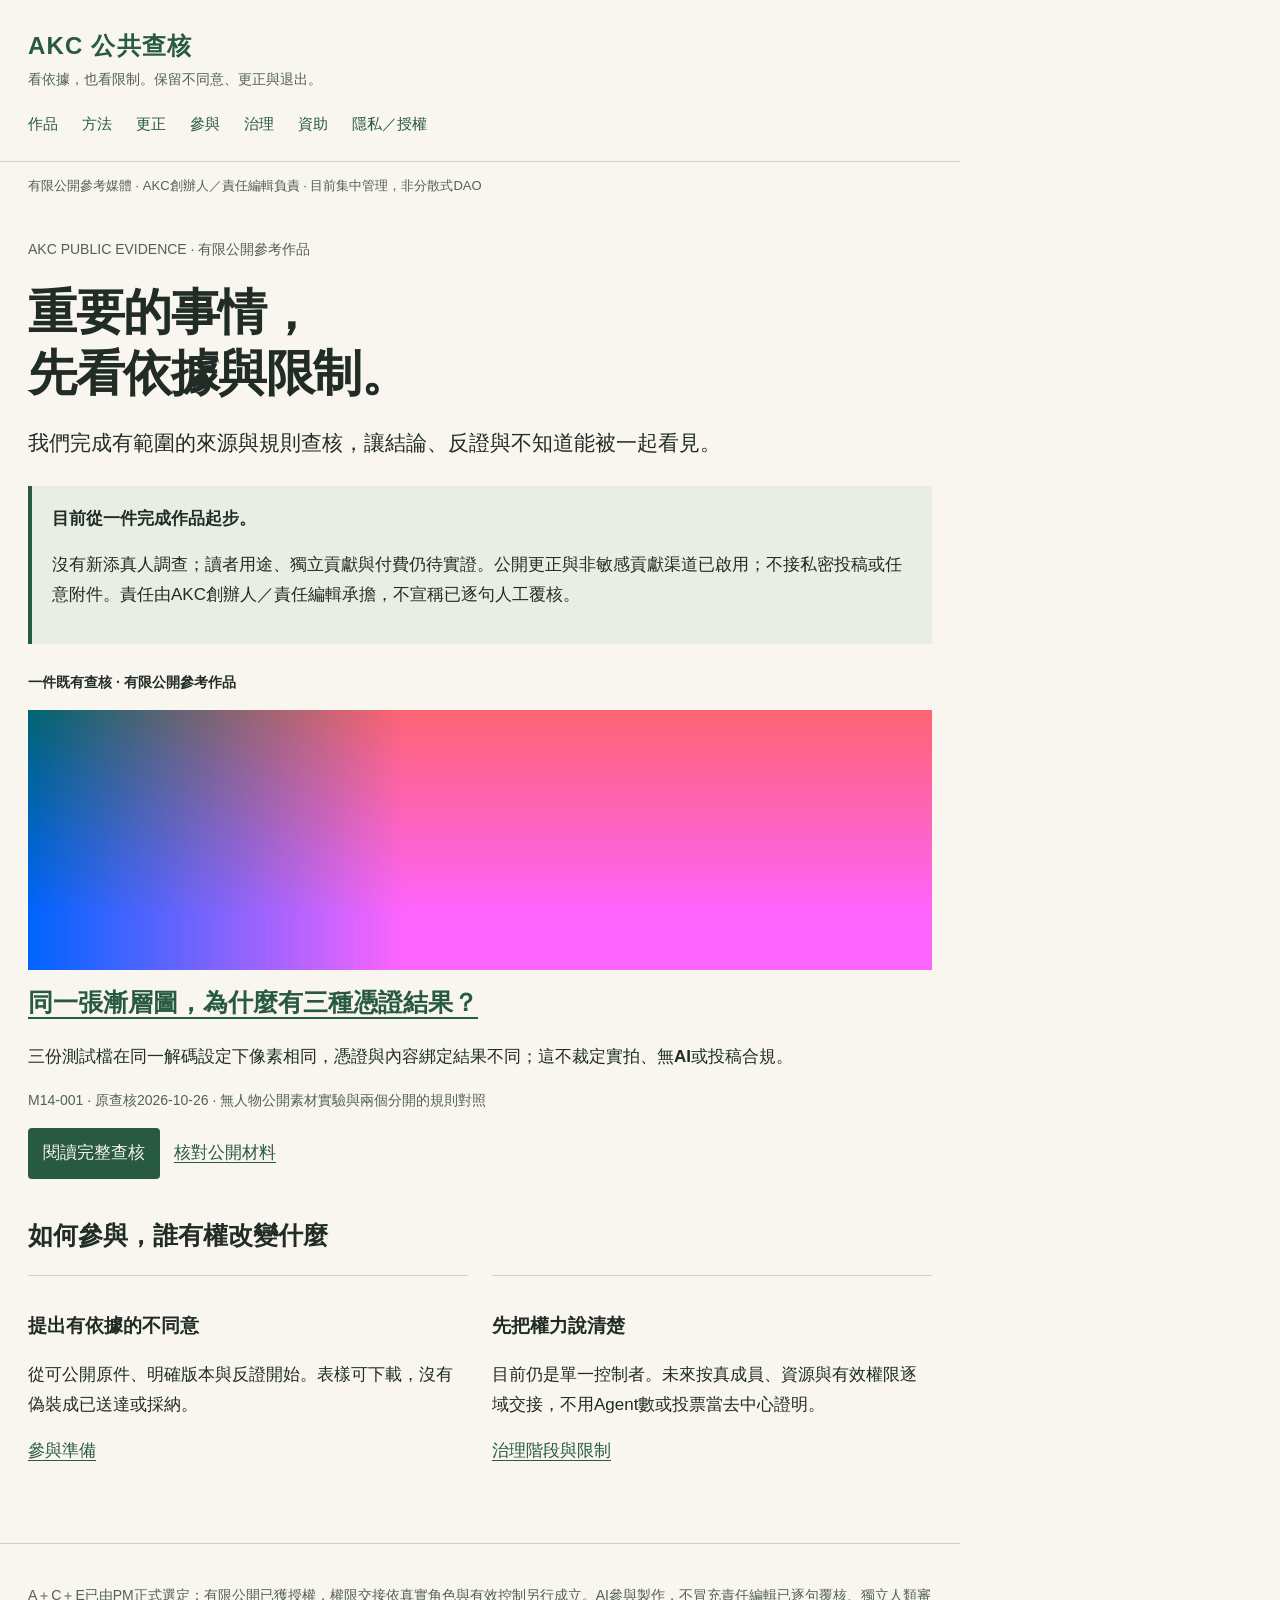
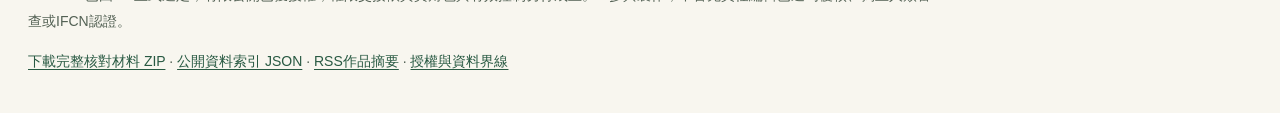
==== docs/index.html @ a2321834 "Prepare authorized G16 limited public media release; AI assisted, not human line-by-line review" ====
<!doctype html><html lang="zh-Hant"><head><meta charset="utf-8"><meta name="viewport" content="width=device-width,initial-scale=1"><meta name="color-scheme" content="light dark"><meta name="description" content="AKC公共參考媒體：看依據、限制與差異，保留不同意、更正與退出。"><title>作品｜AKC公共查核</title><link rel="stylesheet" href="style.css"><link rel="canonical" href="https://u0u0io4rg4o0b-lab.github.io/akc-public-reference-media/index.html"><link rel="alternate" type="application/rss+xml" title="AKC公共查核作品摘要" href="https://u0u0io4rg4o0b-lab.github.io/akc-public-reference-media/feed.xml"></head><body><header class="masthead"><a class="brand" href="index.html">AKC 公共查核</a><div class="strap">看依據，也看限制。保留不同意、更正與退出。</div><nav aria-label="主選單"><a href="index.html" aria-current="page">作品</a><a href="method.html">方法</a><a href="corrections.html">更正</a><a href="participate.html">參與</a><a href="governance.html">治理</a><a href="funding.html">資助</a><a href="privacy.html">隱私／授權</a></nav></header><div class="candidate">有限公開參考媒體 · AKC創辦人／責任編輯負責 · 目前集中管理，非分散式DAO</div><main><p class="small">AKC PUBLIC EVIDENCE · 有限公開參考作品</p><h1>重要的事情，<br>先看依據與限制。</h1><p class="lead">我們完成有範圍的來源與規則查核，讓結論、反證與不知道能被一起看見。</p><div class="notice"><strong>目前從一件完成作品起步。</strong><p>沒有新添真人調查；讀者用途、獨立貢獻與付費仍待實證。公開更正與非敏感貢獻渠道已啟用；不接私密投稿或任意附件。責任由AKC創辦人／責任編輯承擔，不宣稱已逐句人工覆核。</p></div><article class="feature"><p class="status">一件既有查核 · 有限公開參考作品</p><a href="article.html"><img src="evidence/m14/original.jpg" alt="官方公開漸層測試素材，不是新聞照片"></a><h2><a href="article.html">同一張漸層圖，為什麼有三種憑證結果？</a></h2><p class="article-current-summary">三份測試檔在同一解碼設定下像素相同，憑證與內容綁定結果不同；這不裁定實拍、無AI或投稿合規。</p><p class="small">M14-001 · 原查核2026-10-26 · 無人物公開素材實驗與兩個分開的規則對照</p><div class="actions"><a class="button" href="article.html">閱讀完整查核</a><a href="evidence/m14/run-summary.json">核對公開材料</a></div></article><h2>如何參與，誰有權改變什麼</h2><div class="grid"><section><h3>提出有依據的不同意</h3><p>從可公開原件、明確版本與反證開始。表樣可下載，沒有偽裝成已送達或採納。</p><a href="participate.html">參與準備</a></section><section><h3>先把權力說清楚</h3><p>目前仍是單一控制者。未來按真成員、資源與有效權限逐域交接，不用Agent數或投票當去中心證明。</p><a href="governance.html">治理階段與限制</a></section></div></main><footer class="site-footer"><p>A＋C＋E已由PM正式選定；有限公開已獲授權，權限交接依真實角色與有效控制另行成立。AI參與製作，不冒充責任編輯已逐句覆核、獨立人類審查或IFCN認證。</p><p><a href="https://u0u0io4rg4o0b-lab.github.io/akc-public-reference-media/downloads/AKC-media-M14-001-G16-release-1.zip" download>下載完整核對材料 ZIP</a> · <a href="export.json">公開資料索引 JSON</a> · <a href="feed.xml">RSS作品摘要</a> · <a href="privacy.html">授權與資料界線</a></p></footer></body></html>
---- docs/style.css ----
:root{color-scheme:light dark;--bg:#f8f6ef;--ink:#202c25;--muted:#536154;--line:#c9d1c6;--panel:#e9eee4;--accent:#285942}*{box-sizing:border-box}body{margin:0;background:var(--bg);color:var(--ink);font:17px/1.8 -apple-system,BlinkMacSystemFont,"Noto Sans TC",sans-serif;overflow-wrap:anywhere}a{color:var(--accent);text-underline-offset:.22em}main,.masthead,.site-footer,.candidate{max-width:960px;margin:0;padding:24px 28px}.masthead{border-bottom:1px solid var(--line)}.brand{font-size:24px;font-weight:650;letter-spacing:.05em;text-decoration:none}.strap,.small,figcaption{font-size:14px;color:var(--muted)}nav{display:flex;flex-wrap:wrap;gap:8px 24px;margin-top:18px}nav a{font-size:15px;text-decoration:none}.candidate{font-size:13px;color:var(--muted);padding-top:12px;padding-bottom:0}h1{font-size:clamp(30px,4.6vw,49px);line-height:1.25;letter-spacing:-.03em;margin:20px 0}h2{font-size:25px;line-height:1.5;margin-top:38px}h3{font-size:19px;line-height:1.5}.lead{font-size:21px;max-width:800px}p{margin:15px 0}.notice{background:var(--panel);padding:18px 20px;border-left:4px solid var(--accent);margin:24px 0}.feature{margin-top:26px}.feature img,figure img{display:block;width:100%;height:260px;object-fit:cover}figure{margin:24px 0}figcaption{margin-top:10px}.feature h2{margin-top:14px}.grid{display:grid;grid-template-columns:1fr 1fr;gap:24px}.grid section,.stage,.policy{padding:17px 0;border-top:1px solid var(--line)}table{border-collapse:collapse;width:100%;font-size:15px}td,th{text-align:left;vertical-align:top;padding:12px 8px;border-bottom:1px solid var(--line);overflow-wrap:anywhere}th{width:27%}details{padding:14px 0;border-block-end:1px solid var(--line)}summary{font-weight:600;cursor:pointer}code{font-size:.88em;overflow-wrap:anywhere}pre{white-space:pre-wrap;background:var(--panel);padding:16px}.button,button{display:inline-block;font:inherit;background:var(--accent);color:var(--bg);border:0;border-radius:4px;padding:10px 15px;text-decoration:none;min-height:44px}button{cursor:pointer}button:focus-visible,a:focus-visible,summary:focus-visible{outline:3px solid var(--ink);outline-offset:4px}.site-footer{margin-top:36px;border-top:1px solid var(--line);font-size:14px;color:var(--muted)}li{margin:8px 0}.status{font-size:14px;font-weight:650}.article-current-summary{font-weight:550}.actions{display:flex;gap:14px;flex-wrap:wrap;align-items:center}@media(max-width:600px){main,.masthead,.candidate,.site-footer{padding-left:18px;padding-right:18px}.grid{grid-template-columns:1fr;gap:0}.lead{font-size:19px}nav{gap:9px 19px}td,th{font-size:14px;padding:9px 4px}.feature img,figure img{height:200px}}@media(prefers-color-scheme:dark){:root{--bg:#18211c;--ink:#e9eee5;--muted:#bbc8b8;--line:#4d5d4f;--panel:#28372c;--accent:#a9d3ae}}@media print{.candidate,nav,button{display:none}body{font-size:12pt}main{max-width:none}h2{break-after:avoid}a{color:inherit}}
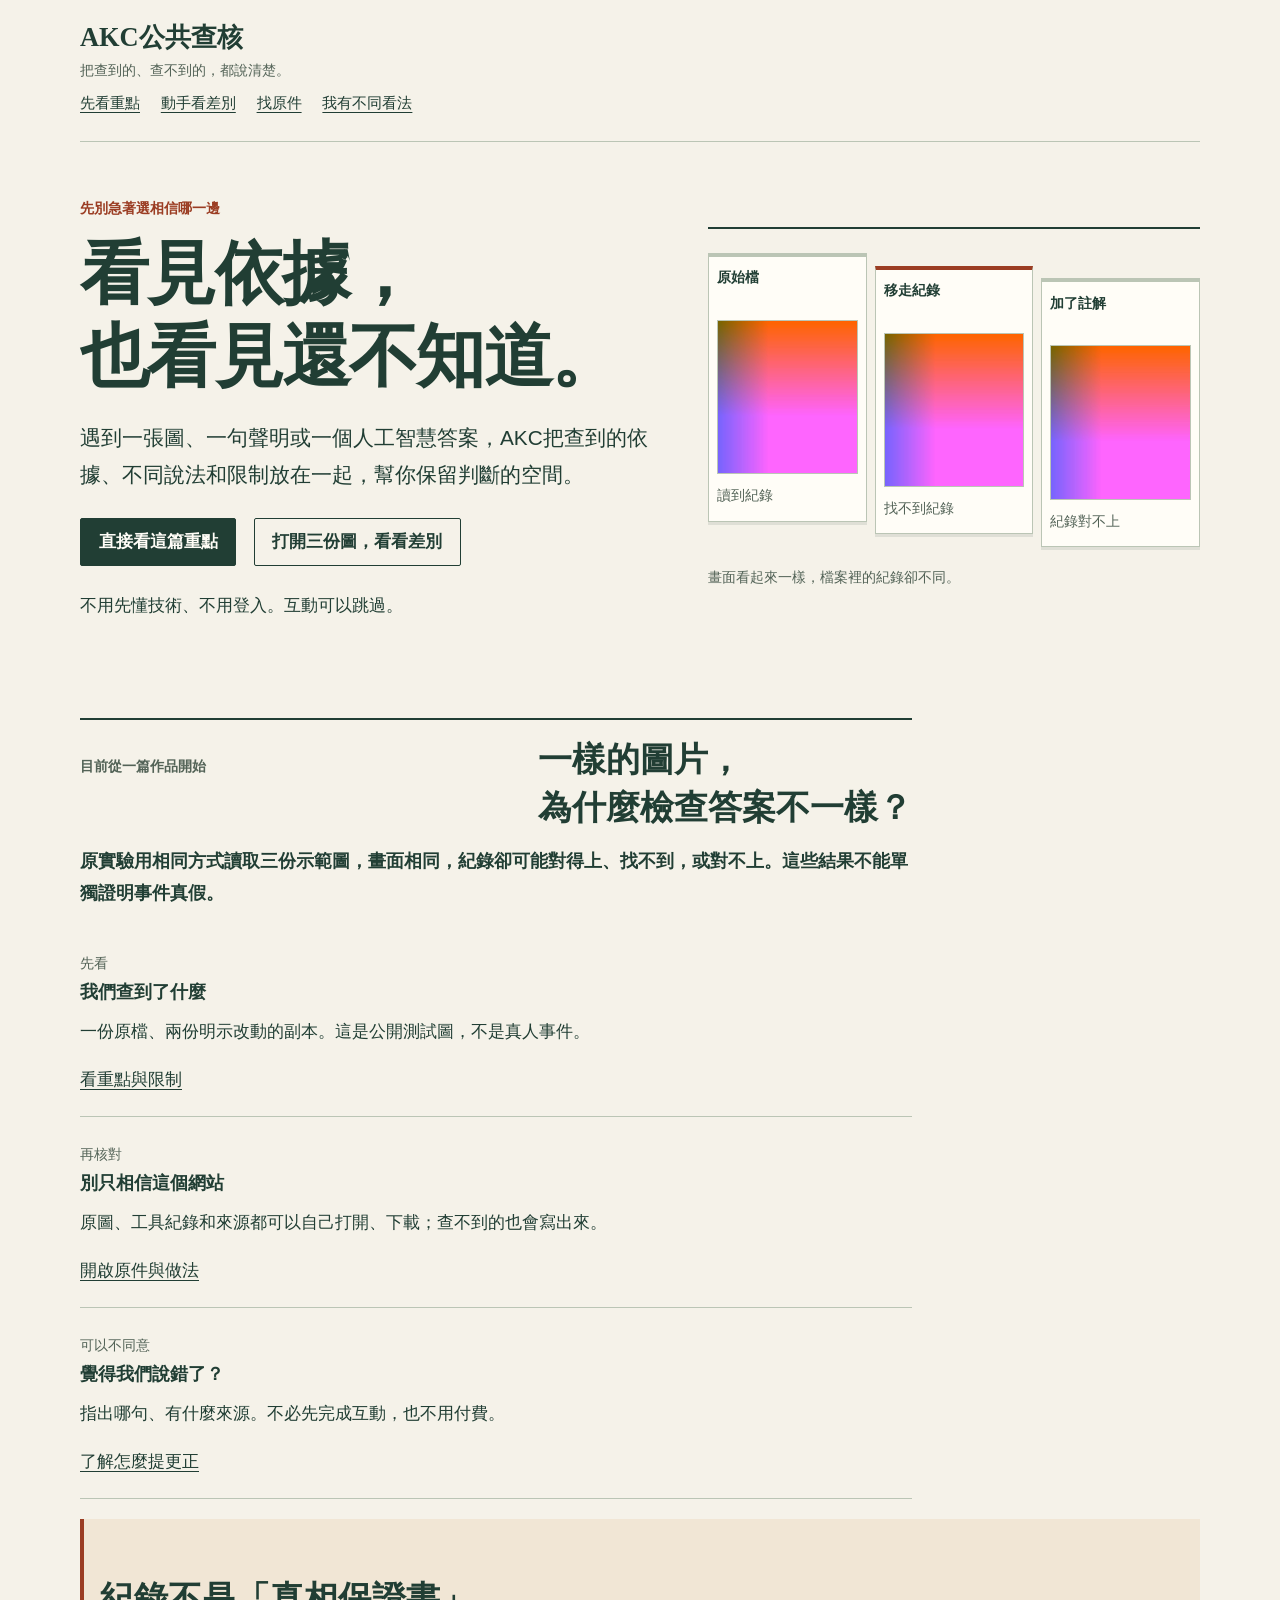
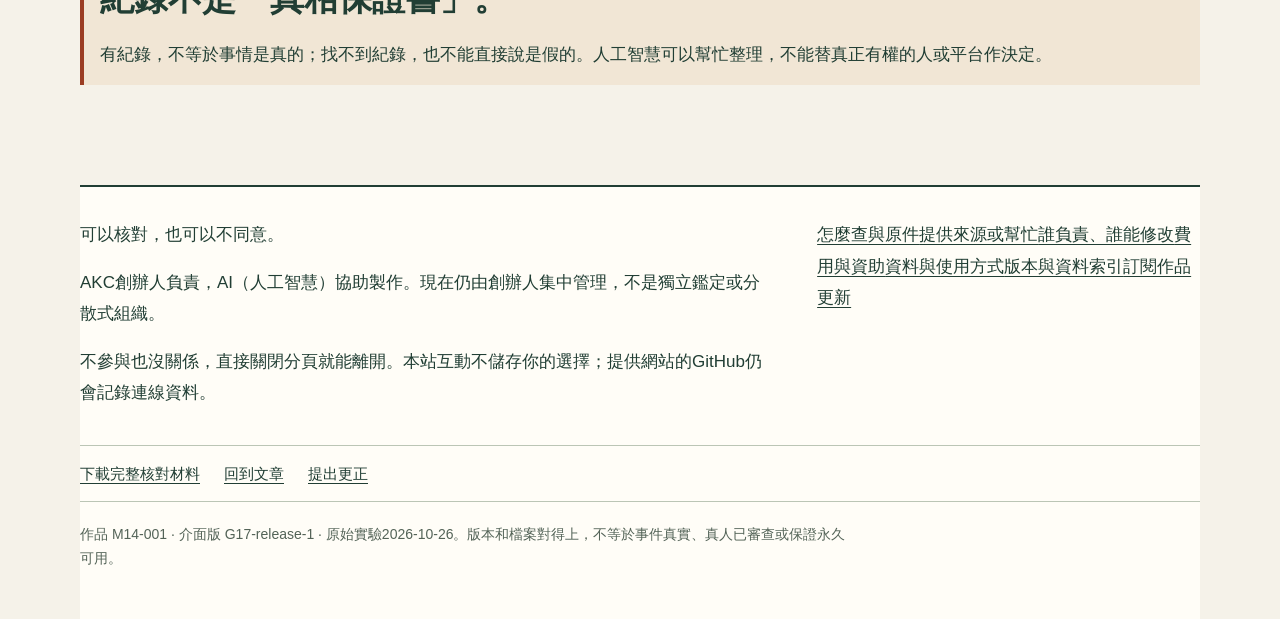
==== commit 8bb7c113: "Gate17: simplify public reading and add optional evidence exploration" ====
--- a/docs/index.html
+++ b/docs/index.html
@@ -1 +1 @@
-<!doctype html><html lang="zh-Hant"><head><meta charset="utf-8"><meta name="viewport" content="width=device-width,initial-scale=1"><meta name="color-scheme" content="light dark"><meta name="description" content="AKC公共參考媒體：看依據、限制與差異，保留不同意、更正與退出。"><title>作品｜AKC公共查核</title><link rel="stylesheet" href="style.css"><link rel="canonical" href="https://u0u0io4rg4o0b-lab.github.io/akc-public-reference-media/index.html"><link rel="alternate" type="application/rss+xml" title="AKC公共查核作品摘要" href="https://u0u0io4rg4o0b-lab.github.io/akc-public-reference-media/feed.xml"></head><body><header class="masthead"><a class="brand" href="index.html">AKC 公共查核</a><div class="strap">看依據，也看限制。保留不同意、更正與退出。</div><nav aria-label="主選單"><a href="index.html" aria-current="page">作品</a><a href="method.html">方法</a><a href="corrections.html">更正</a><a href="participate.html">參與</a><a href="governance.html">治理</a><a href="funding.html">資助</a><a href="privacy.html">隱私／授權</a></nav></header><div class="candidate">有限公開參考媒體 · AKC創辦人／責任編輯負責 · 目前集中管理，非分散式DAO</div><main><p class="small">AKC PUBLIC EVIDENCE · 有限公開參考作品</p><h1>重要的事情，<br>先看依據與限制。</h1><p class="lead">我們完成有範圍的來源與規則查核，讓結論、反證與不知道能被一起看見。</p><div class="notice"><strong>目前從一件完成作品起步。</strong><p>沒有新添真人調查；讀者用途、獨立貢獻與付費仍待實證。公開更正與非敏感貢獻渠道已啟用；不接私密投稿或任意附件。責任由AKC創辦人／責任編輯承擔，不宣稱已逐句人工覆核。</p></div><article class="feature"><p class="status">一件既有查核 · 有限公開參考作品</p><a href="article.html"><img src="evidence/m14/original.jpg" alt="官方公開漸層測試素材，不是新聞照片"></a><h2><a href="article.html">同一張漸層圖，為什麼有三種憑證結果？</a></h2><p class="article-current-summary">三份測試檔在同一解碼設定下像素相同，憑證與內容綁定結果不同；這不裁定實拍、無AI或投稿合規。</p><p class="small">M14-001 · 原查核2026-10-26 · 無人物公開素材實驗與兩個分開的規則對照</p><div class="actions"><a class="button" href="article.html">閱讀完整查核</a><a href="evidence/m14/run-summary.json">核對公開材料</a></div></article><h2>如何參與，誰有權改變什麼</h2><div class="grid"><section><h3>提出有依據的不同意</h3><p>從可公開原件、明確版本與反證開始。表樣可下載，沒有偽裝成已送達或採納。</p><a href="participate.html">參與準備</a></section><section><h3>先把權力說清楚</h3><p>目前仍是單一控制者。未來按真成員、資源與有效權限逐域交接，不用Agent數或投票當去中心證明。</p><a href="governance.html">治理階段與限制</a></section></div></main><footer class="site-footer"><p>A＋C＋E已由PM正式選定；有限公開已獲授權，權限交接依真實角色與有效控制另行成立。AI參與製作，不冒充責任編輯已逐句覆核、獨立人類審查或IFCN認證。</p><p><a href="https://u0u0io4rg4o0b-lab.github.io/akc-public-reference-media/downloads/AKC-media-M14-001-G16-release-1.zip" download>下載完整核對材料 ZIP</a> · <a href="export.json">公開資料索引 JSON</a> · <a href="feed.xml">RSS作品摘要</a> · <a href="privacy.html">授權與資料界線</a></p></footer></body></html>+<!doctype html><html lang="zh-Hant"><head><meta charset="utf-8"><meta name="viewport" content="width=device-width,initial-scale=1"><meta name="color-scheme" content="light dark"><title>看見依據，也看見還不知道｜AKC 公共查核</title><meta name="description" content="把查到的、查不到的說清楚。直接看重點，或打開三份圖片看看紀錄的差別。"><link rel="stylesheet" href="style.css"><link rel="canonical" href="https://u0u0io4rg4o0b-lab.github.io/akc-public-reference-media/index.html"><link rel="alternate" type="application/rss+xml" title="訂閱AKC作品更新" href="https://u0u0io4rg4o0b-lab.github.io/akc-public-reference-media/feed.xml"></head><body><a class="skip-link" href="#main">跳到主要內容</a><header class="masthead wrap"><a class="brand" href="index.html" aria-label="AKC公共查核首頁">AKC<span>公共查核</span></a><p class="tagline">把查到的、查不到的，都說清楚。</p><nav class="main-nav" aria-label="主要入口"><a href="article.html">先看重點</a><a href="explore.html">動手看差別</a><a href="method.html#originals">找原件</a><a href="corrections.html">我有不同看法</a></nav></header><main id="main" class="wrap" tabindex="-1"><section class="hero"><div class="hero-copy"><p class="eyebrow">先別急著選相信哪一邊</p><h1>看見依據，<br>也看見還不知道。</h1><p class="lead">遇到一張圖、一句聲明或一個人工智慧答案，AKC把查到的依據、不同說法和限制放在一起，幫你保留判斷的空間。</p><div class="actions"><a class="button" href="article.html#quick-take">直接看這篇重點</a><a class="button secondary" href="explore.html">打開三份圖，看看差別</a></div><p class="utility">不用先懂技術、不用登入。互動可以跳過。</p></div><div class="hero-visual" aria-label="本篇使用的三份公開測試材料"><div class="paper-stack"><div class="paper"><span class="paper-tab">原始檔</span><img class="paper-img" src="evidence/m14/original.jpg" alt="同一公開漸層測試圖的原始檔"><p class="paper-caption">讀到紀錄</p></div><div class="paper"><span class="paper-tab">移走紀錄</span><img class="paper-img" src="evidence/m14/stripped-app11.jpg" alt="同一公開漸層測試圖的移走紀錄"><p class="paper-caption">找不到紀錄</p></div><div class="paper"><span class="paper-tab">加了註解</span><img class="paper-img" src="evidence/m14/comment-inserted.jpg" alt="同一公開漸層測試圖的加了註解"><p class="paper-caption">紀錄對不上</p></div></div><p class="annotation">畫面看起來一樣，檔案裡的紀錄卻不同。</p></div></section><section class="reading-steps"><div class="section-heading"><p class="eyebrow">目前從一篇作品開始</p><h2>一樣的圖片，<br>為什麼檢查答案不一樣？</h2></div><p class="article-current-summary">原實驗用相同方式讀取三份示範圖，畫面相同，紀錄卻可能對得上、找不到，或對不上。這些結果不能單獨證明事件真假。</p><div class="three-read"><section><span class="meta">先看</span><h3>我們查到了什麼</h3><p>一份原檔、兩份明示改動的副本。這是公開測試圖，不是真人事件。</p><a href="article.html">看重點與限制</a></section><section><span class="meta">再核對</span><h3>別只相信這個網站</h3><p>原圖、工具紀錄和來源都可以自己打開、下載；查不到的也會寫出來。</p><a href="method.html#originals">開啟原件與做法</a></section><section><span class="meta">可以不同意</span><h3>覺得我們說錯了？</h3><p>指出哪句、有什麼來源。不必先完成互動，也不用付費。</p><a href="corrections.html">了解怎麼提更正</a></section></div></section><aside class="important"><h2>紀錄不是「真相保證書」。</h2><p>有紀錄，不等於事情是真的；找不到紀錄，也不能直接說是假的。人工智慧可以幫忙整理，不能替真正有權的人或平台作決定。</p></aside></main><footer class="site-footer wrap"><div class="foot-grid"><div><p class="footer-heading">可以核對，也可以不同意。</p><p>AKC創辦人負責，AI（人工智慧）協助製作。現在仍由創辦人集中管理，不是獨立鑑定或分散式組織。</p><p>不參與也沒關係，直接關閉分頁就能離開。本站互動不儲存你的選擇；提供網站的GitHub仍會記錄連線資料。</p></div><nav aria-label="其他資料"><a href="method.html">怎麼查與原件</a><a href="participate.html">提供來源或幫忙</a><a href="governance.html">誰負責、誰能修改</a><a href="funding.html">費用與資助</a><a href="privacy.html">資料與使用方式</a><a href="export.json">版本與資料索引</a><a href="feed.xml">訂閱作品更新</a></nav></div><div class="source-strip"><a href="https://u0u0io4rg4o0b-lab.github.io/akc-public-reference-media/downloads/AKC-media-M14-001-G17-release-1.zip" download>下載完整核對材料</a><a href="article.html">回到文章</a><a href="corrections.html">提出更正</a></div><p class="meta" id="edition">作品 M14-001 · 介面版 G17-release-1 · 原始實驗2026-10-26。版本和檔案對得上，不等於事件真實、真人已審查或保證永久可用。</p></footer></body></html>
--- a/docs/style.css
+++ b/docs/style.css
@@ -1 +1,184 @@
- :root{color-scheme:light dark;--bg:#f8f6ef;--ink:#202c25;--muted:#536154;--line:#c9d1c6;--panel:#e9eee4;--accent:#285942}*{box-sizing:border-box}body{margin:0;background:var(--bg);color:var(--ink);font:17px/1.8 -apple-system,BlinkMacSystemFont,"Noto Sans TC",sans-serif;overflow-wrap:anywhere}a{color:var(--accent);text-underline-offset:.22em}main,.masthead,.site-footer,.candidate{max-width:960px;margin:0;padding:24px 28px}.masthead{border-bottom:1px solid var(--line)}.brand{font-size:24px;font-weight:650;letter-spacing:.05em;text-decoration:none}.strap,.small,figcaption{font-size:14px;color:var(--muted)}nav{display:flex;flex-wrap:wrap;gap:8px 24px;margin-top:18px}nav a{font-size:15px;text-decoration:none}.candidate{font-size:13px;color:var(--muted);padding-top:12px;padding-bottom:0}h1{font-size:clamp(30px,4.6vw,49px);line-height:1.25;letter-spacing:-.03em;margin:20px 0}h2{font-size:25px;line-height:1.5;margin-top:38px}h3{font-size:19px;line-height:1.5}.lead{font-size:21px;max-width:800px}p{margin:15px 0}.notice{background:var(--panel);padding:18px 20px;border-left:4px solid var(--accent);margin:24px 0}.feature{margin-top:26px}.feature img,figure img{display:block;width:100%;height:260px;object-fit:cover}figure{margin:24px 0}figcaption{margin-top:10px}.feature h2{margin-top:14px}.grid{display:grid;grid-template-columns:1fr 1fr;gap:24px}.grid section,.stage,.policy{padding:17px 0;border-top:1px solid var(--line)}table{border-collapse:collapse;width:100%;font-size:15px}td,th{text-align:left;vertical-align:top;padding:12px 8px;border-bottom:1px solid var(--line);overflow-wrap:anywhere}th{width:27%}details{padding:14px 0;border-block-end:1px solid var(--line)}summary{font-weight:600;cursor:pointer}code{font-size:.88em;overflow-wrap:anywhere}pre{white-space:pre-wrap;background:var(--panel);padding:16px}.button,button{display:inline-block;font:inherit;background:var(--accent);color:var(--bg);border:0;border-radius:4px;padding:10px 15px;text-decoration:none;min-height:44px}button{cursor:pointer}button:focus-visible,a:focus-visible,summary:focus-visible{outline:3px solid var(--ink);outline-offset:4px}.site-footer{margin-top:36px;border-top:1px solid var(--line);font-size:14px;color:var(--muted)}li{margin:8px 0}.status{font-size:14px;font-weight:650}.article-current-summary{font-weight:550}.actions{display:flex;gap:14px;flex-wrap:wrap;align-items:center}@media(max-width:600px){main,.masthead,.candidate,.site-footer{padding-left:18px;padding-right:18px}.grid{grid-template-columns:1fr;gap:0}.lead{font-size:19px}nav{gap:9px 19px}td,th{font-size:14px;padding:9px 4px}.feature img,figure img{height:200px}}@media(prefers-color-scheme:dark){:root{--bg:#18211c;--ink:#e9eee5;--muted:#bbc8b8;--line:#4d5d4f;--panel:#28372c;--accent:#a9d3ae}}@media print{.candidate,nav,button{display:none}body{font-size:12pt}main{max-width:none}h2{break-after:avoid}a{color:inherit}}
+/* Original Gate17 stylesheet. System fonts; no remote assets or animation dependency. */
+:root {
+  color-scheme: light dark;
+  --desk: #f5f2e9;
+  --paper: #fffdf7;
+  --wash: #e8ece1;
+  --ink: #213e34;
+  --muted: #536357;
+  --line: #bbc5b5;
+  --accent: #9b3d23;
+  --warm: #f1e6d5;
+  --focus: #9b3d23;
+  --headline: "Iowan Old Style", "Noto Serif TC", "Songti TC", "PMingLiU", serif;
+  --body: -apple-system, BlinkMacSystemFont, "PingFang TC", "Microsoft JhengHei", sans-serif;
+}
+* { box-sizing: border-box; }
+html { scroll-behavior: auto; }
+body { margin: 0; background: var(--desk); color: var(--ink); font: 1rem/1.85 var(--body); overflow-wrap: break-word; }
+[hidden] { display: none !important; }
+img { max-inline-size: 100%; block-size: auto; }
+button, input, select, textarea { font: inherit; }
+button, summary, a { -webkit-tap-highlight-color: transparent; }
+a { color: var(--ink); text-decoration-thickness: 1px; text-underline-offset: .24em; overflow-wrap: anywhere; }
+a:hover { color: var(--accent); text-decoration-thickness: 2px; }
+button { cursor: pointer; }
+:where(a, button, input, select, textarea, summary):focus-visible { outline: 3px solid var(--focus); outline-offset: 4px; }
+button:disabled { cursor: default; opacity: .65; }
+p { margin: 0 0 1rem; }
+ul, ol { padding-inline-start: 1.4rem; }
+li + li { margin-block-start: .5rem; }
+h1, h2, h3 { color: var(--ink); text-wrap: pretty; }
+h1 { margin: .4rem 0 1.3rem; font: 650 clamp(2.15rem, 5.4vw, 4.3rem)/1.2 var(--headline); letter-spacing: -.025em; }
+h2 { margin: 2.6rem 0 1rem; font: 650 clamp(1.55rem, 2.7vw, 2.1rem)/1.45 var(--headline); }
+h3 { margin: 1.5rem 0 .65rem; font-size: 1.15rem; line-height: 1.5; }
+strong { font-weight: 700; }
+figure { margin: 1.6rem 0; }
+figcaption, .meta, .paper-caption { color: var(--muted); font-size: .875rem; line-height: 1.7; }
+code, pre { font-family: ui-monospace, "SFMono-Regular", Consolas, monospace; font-size: .86em; overflow-wrap: anywhere; }
+pre { max-inline-size: 100%; margin: 1.2rem 0; padding: 1rem; background: var(--wash); white-space: pre-wrap; }
+hr { border: 0; border-block-start: 1px solid var(--line); margin-block: 2rem; }
+.wrap { inline-size: min(100% - 3rem, 70rem); margin-inline: auto; }
+main.wrap { padding-block: 2.2rem 1rem; }
+.masthead { border-block-end: 1px solid var(--line); padding-block: 1.2rem; }
+.masthead .wrap { display: flex; align-items: baseline; flex-wrap: wrap; gap: .45rem 1.8rem; }
+.brand { color: var(--ink); font: 700 1.65rem/1.4 var(--headline); text-decoration: none; }
+.tagline { margin: 0; color: var(--muted); font-size: .9rem; }
+.main-nav { display: flex; flex-wrap: wrap; align-items: center; gap: .45rem 1.3rem; margin-inline-start: auto; }
+.main-nav ul { display: flex; flex-wrap: wrap; gap: .45rem 1.3rem; list-style: none; padding: 0; margin: 0; }
+.main-nav li { margin: 0; }
+.main-nav a { display: inline-block; padding-block: .35rem; font-size: .94rem; }
+.main-nav a[aria-current="page"] { text-decoration-thickness: 2px; font-weight: 700; }
+.skip-link { position: fixed; z-index: 100; inset-block-start: .7rem; inset-inline-start: .7rem; max-inline-size: calc(100vw - 1.4rem); padding: .65rem 1rem; background: var(--paper); color: var(--ink); transform: translateY(-200%); }
+.skip-link:focus { transform: none; }
+.hero { display: grid; grid-template-columns: minmax(0, 1.08fr) minmax(0, .92fr); align-items: center; gap: clamp(1.8rem, 4vw, 4rem); padding-block: 1.1rem 3.2rem; }
+.hero-copy { min-inline-size: 0; max-inline-size: 39rem; }
+.hero-visual { min-inline-size: 0; margin: 0; padding-block-start: 1rem; border-block-start: 2px solid var(--ink); }
+.eyebrow { margin-block-end: .7rem; color: var(--accent); font-size: .9rem; font-weight: 650; }
+.lead { max-inline-size: 44rem; font-size: clamp(1.1rem, 1.7vw, 1.3rem); line-height: 1.8; }
+.actions { display: flex; flex-wrap: wrap; align-items: center; gap: .75rem 1.1rem; margin-block: 1.5rem; }
+.button { display: inline-flex; align-items: center; justify-content: center; min-block-size: 44px; padding: .65rem 1.1rem; border: 1px solid var(--ink); border-radius: 2px; background: var(--ink); color: var(--paper); font-weight: 650; line-height: 1.5; text-align: center; text-decoration: none; }
+.button:hover { background: var(--accent); border-color: var(--accent); color: var(--paper); }
+.button.secondary { background: transparent; color: var(--ink); }
+.button.secondary:hover { background: var(--wash); border-color: var(--ink); }
+.paper-stack { display: grid; grid-template-columns: repeat(3, minmax(0, 1fr)); align-items: start; gap: .5rem; padding-block: .5rem 1.1rem; }
+.paper { min-inline-size: 0; padding: .6rem .5rem .8rem; background: var(--paper); border: 1px solid var(--line); border-block-start: 4px solid var(--line); box-shadow: 0 3px 0 color-mix(in srgb, var(--ink) 10%, transparent); }
+.paper:nth-child(2) { margin-block-start: .8rem; border-block-start-color: var(--accent); }
+.paper:nth-child(3) { margin-block-start: 1.6rem; }
+.paper-tab { display: block; min-block-size: 3.2em; margin-block-end: .55rem; font-size: .875rem; font-weight: 650; line-height: 1.6; }
+.paper-img { display: block; inline-size: 100%; aspect-ratio: 1 / 1.1; object-fit: cover; border: 1px solid var(--line); }
+.paper-caption { margin: .6rem 0 0; }
+.annotation { color: var(--muted); font-size: .9rem; line-height: 1.75; }
+.section-heading { display: flex; align-items: baseline; flex-wrap: wrap; justify-content: space-between; gap: .5rem 2rem; border-block-start: 2px solid var(--ink); margin-block-start: 1.8rem; padding-block-start: 1rem; }
+.section-heading h2 { margin: 0 0 .75rem; }
+.section-heading p { max-inline-size: 36rem; color: var(--muted); }
+.three-read > * { padding-block: 1.3rem; border-block-end: 1px solid var(--line); }
+.three-read h3 { margin-block-start: 0; }
+.reading-steps { max-inline-size: 52rem; }
+.reading-steps li { padding-inline-start: .25rem; }
+.reading-steps li::marker { color: var(--accent); font-weight: 700; }
+.quick-take { margin-block: 1.8rem; padding: 1.4rem clamp(1rem, 2.8vw, 2rem); border-block: 1px solid var(--line); background: var(--paper); }
+.quick-take h2:first-child, .quick-take h3:first-child { margin-block-start: 0; }
+.important { border-inline-start: 4px solid var(--accent); padding: .9rem 1rem; margin-block: 1.25rem; background: var(--warm); }
+.important p:last-child, .quick-take p:last-child { margin-block-end: 0; }
+.source-strip { display: flex; flex-wrap: wrap; gap: .45rem 1.5rem; margin-block: 1.3rem; padding-block: .85rem; border-block: 1px solid var(--line); font-size: .94rem; }
+.article-current-summary { font-size: 1.1rem; font-weight: 600; }
+.technical { padding-block: 1.1rem; border-block-start: 1px solid var(--line); margin-block: 1rem; }
+details > summary { cursor: pointer; font-weight: 650; padding-block: .4rem; }
+details[open] > summary { margin-block-end: .8rem; }
+.editor-note { padding-block: 1rem; border-block-start: 2px solid var(--ink); font-size: .94rem; }
+.guide-intro { max-inline-size: 48rem; margin-block-end: 1.8rem; }
+.sample-picker { display: grid; grid-template-columns: repeat(3, minmax(0, 1fr)); gap: .55rem; margin-block: 1.3rem 1.6rem; }
+.sample-card { display: block; min-inline-size: 0; min-block-size: 44px; padding: .85rem .7rem; border: 1px solid var(--line); border-block-end: 4px solid var(--line); border-radius: 0; background: var(--paper); color: var(--ink); font-size: .96rem; line-height: 1.6; text-align: start; text-decoration: none; }
+.sample-card strong { display: block; }
+.sample-card:hover { border-color: var(--accent); color: var(--ink); }
+.sample-card.is-active, .sample-card[aria-pressed="true"], .sample-card[aria-current="true"] { border-color: var(--accent); border-block-end-width: 4px; background: var(--warm); font-weight: 650; }
+.sample-panels { max-inline-size: 56rem; }
+.sample-panel { padding-block: 1rem 1.5rem; border-block-start: 1px solid var(--line); scroll-margin-block-start: 1.2rem; }
+.sample-panel h2:first-child, .sample-panel h3:first-child { margin-block-start: 0; }
+.sample-panel > img { display: block; inline-size: min(100%, 34rem); max-block-size: 21rem; object-fit: contain; }
+.finding, .cannot { padding: 1rem 1.2rem; margin-block: 1rem; border-inline-start: 4px solid var(--ink); background: var(--wash); }
+.cannot { border-color: var(--accent); background: var(--warm); }
+.finding p:last-child, .cannot p:last-child { margin-block-end: 0; }
+.guide-question { margin-block: 1.7rem; padding-block-start: 1rem; border-block-start: 2px solid var(--ink); }
+.question-list { display: grid; gap: .7rem; padding: 0; list-style: none; }
+.question-list li { margin: 0; }
+.question-button { inline-size: 100%; min-block-size: 44px; padding: .85rem 1rem; border: 1px solid var(--line); border-inline-start: 4px solid var(--line); border-radius: 0; background: var(--paper); color: var(--ink); line-height: 1.75; text-align: start; }
+.question-button:hover { border-color: var(--accent); }
+.question-button[aria-pressed="true"] { border-inline-start-color: var(--accent); font-weight: 650; }
+.question-feedback { margin-block: 1rem; padding: 1rem 1.2rem; border-inline-start: 4px solid var(--accent); background: var(--warm); }
+.question-feedback:empty { padding: 0; margin: 0; border: 0; }
+.return-links { display: flex; flex-wrap: wrap; gap: .7rem 1.3rem; padding-block: 1.2rem; margin-block-start: 1.5rem; border-block-start: 1px solid var(--line); }
+.all-toggle { display: inline-flex; align-items: center; min-block-size: 44px; padding: .5rem .2rem; background: transparent; color: var(--ink); border: 0; text-decoration: underline; text-underline-offset: .24em; }
+.link-grid { display: grid; grid-template-columns: repeat(2, minmax(0, 1fr)); column-gap: 2rem; }
+.link-grid > * { min-inline-size: 0; padding-block: 1.1rem; border-block-end: 1px solid var(--line); }
+.utility { max-inline-size: 54rem; }
+.stage { margin-block: 1.2rem; padding-block-start: .9rem; border-block-start: 1px solid var(--line); }
+.stage h3 { margin-block-start: 0; }
+.meta { overflow-wrap: anywhere; }
+.file-list { padding-inline-start: 1.3rem; overflow-wrap: anywhere; }
+table, .plain-table table { inline-size: 100%; border-collapse: collapse; table-layout: fixed; font-size: .94rem; line-height: 1.7; }
+caption { text-align: start; margin-block-end: .7rem; font-weight: 650; }
+th, td { vertical-align: top; text-align: start; padding: .85rem .65rem; border-block-end: 1px solid var(--line); overflow-wrap: anywhere; }
+th { font-weight: 700; }
+thead th { border-block-start: 2px solid var(--ink); }
+.plain-table { margin-block: 1.4rem; max-inline-size: 100%; }
+.sr-only { position: absolute; inline-size: 1px; block-size: 1px; padding: 0; margin: -1px; overflow: hidden; clip-path: inset(50%); white-space: nowrap; border: 0; }
+.site-footer { margin-block-start: 4rem; padding-block: 2rem; border-block-start: 2px solid var(--ink); background: var(--paper); }
+.foot-grid { display: grid; grid-template-columns: minmax(0, 1.8fr) minmax(0, 1fr); gap: 1rem 3rem; }
+.site-footer h2, .site-footer h3 { margin-block-start: 0; font-size: 1.1rem; }
+.site-footer p { max-inline-size: 48rem; }
+.legal-status { margin-block-start: 1.2rem; color: var(--muted); font-size: .875rem; line-height: 1.75; }
+.maintenance-note { margin-block: 1.5rem; padding: 1rem 1.2rem; border: 1px dashed var(--line); background: var(--wash); }
+.error-page { max-inline-size: 43rem; padding-block: 2rem 4rem; }
+@media (max-width: 760px) {
+  .hero { grid-template-columns: minmax(0, 1fr); gap: 1.8rem; padding-block-end: 2rem; }
+  .hero-visual { max-inline-size: 34rem; }
+  .main-nav { margin-inline-start: 0; flex-basis: 100%; }
+  .link-grid, .foot-grid { grid-template-columns: minmax(0, 1fr); }
+  .site-footer { margin-block-start: 2.7rem; }
+}
+@media (max-width: 420px) {
+  .wrap { inline-size: calc(100% - 2.25rem); }
+  main.wrap { padding-block-start: 1.4rem; }
+  .brand { font-size: 1.45rem; }
+  .main-nav, .main-nav ul { column-gap: 1rem; }
+  .hero { padding-block-start: .5rem; }
+  .lead { font-size: 1.1rem; }
+  .sample-picker { gap: .35rem; }
+  .sample-card { padding: .7rem .4rem; font-size: .875rem; }
+  .paper { padding-inline: .4rem; }
+  .paper-tab, .paper-caption { font-size: .8125rem; }
+  th, td { padding: .7rem .35rem; font-size: .875rem; }
+  .finding, .cannot, .question-feedback { padding: .85rem 1rem; }
+}
+@media (prefers-color-scheme: dark) {
+  :root { --desk: #17251f; --paper: #20352b; --wash: #2a4034; --ink: #e6edde; --muted: #b9c8b5; --line: #617260; --accent: #f1aa7b; --warm: #3b3427; --focus: #ffc28c; }
+  .button:hover { background: var(--accent); color: var(--desk); }
+  .button.secondary { color: var(--ink); }
+  .button.secondary:hover { background: var(--wash); color: var(--ink); }
+}
+@media (prefers-reduced-motion: reduce) {
+  *, *::before, *::after { scroll-behavior: auto !important; animation: none !important; transition: none !important; }
+}
+@media print {
+  :root { color-scheme: light; --desk: #fff; --paper: #fff; --wash: #f2f2ee; --ink: #111; --muted: #333; --line: #777; --accent: #333; --warm: #f2f2ee; }
+  body { font-size: 11pt; }
+  .wrap { inline-size: 100%; }
+  .main-nav, .skip-link { display: none; }
+  .hero { display: block; }
+  h1 { font-size: 27pt; }
+  h2, h3 { break-after: avoid; }
+  a { color: inherit; }
+  .site-footer { margin-block-start: 1.5rem; }
+}
+
+/* Gate17 observed phone feedback repair: adjacent native disclosure. */
+.question-list{display:block}.question-item{margin-block:.65rem;border:1px solid var(--line);border-inline-start:4px solid var(--line);padding:.8rem 1rem;background:var(--paper)}.question-item summary{min-block-size:44px;align-content:center;font-weight:650}.question-item p{margin:.8rem 0 .25rem;line-height:1.9}
+
+/* Keep base Chinese reading type at least the prior 17px. */
+body{font-size:17px}
+
+/* 320px observed three-column text repair: full-width reading results. */
+.result-list{display:grid;grid-template-columns:repeat(3,minmax(0,1fr));gap:1.2rem;margin-block:1.5rem}.plain-result{min-inline-size:0;border-block-start:2px solid var(--ink);padding-block-start:1rem}.plain-result h3{margin-block:0 1rem}.result-label{font-weight:700;color:var(--accent);margin-block-end:.35rem}.plain-result p{font-size:17px}
+@media(max-width:760px){.result-list{grid-template-columns:minmax(0,1fr)}}
